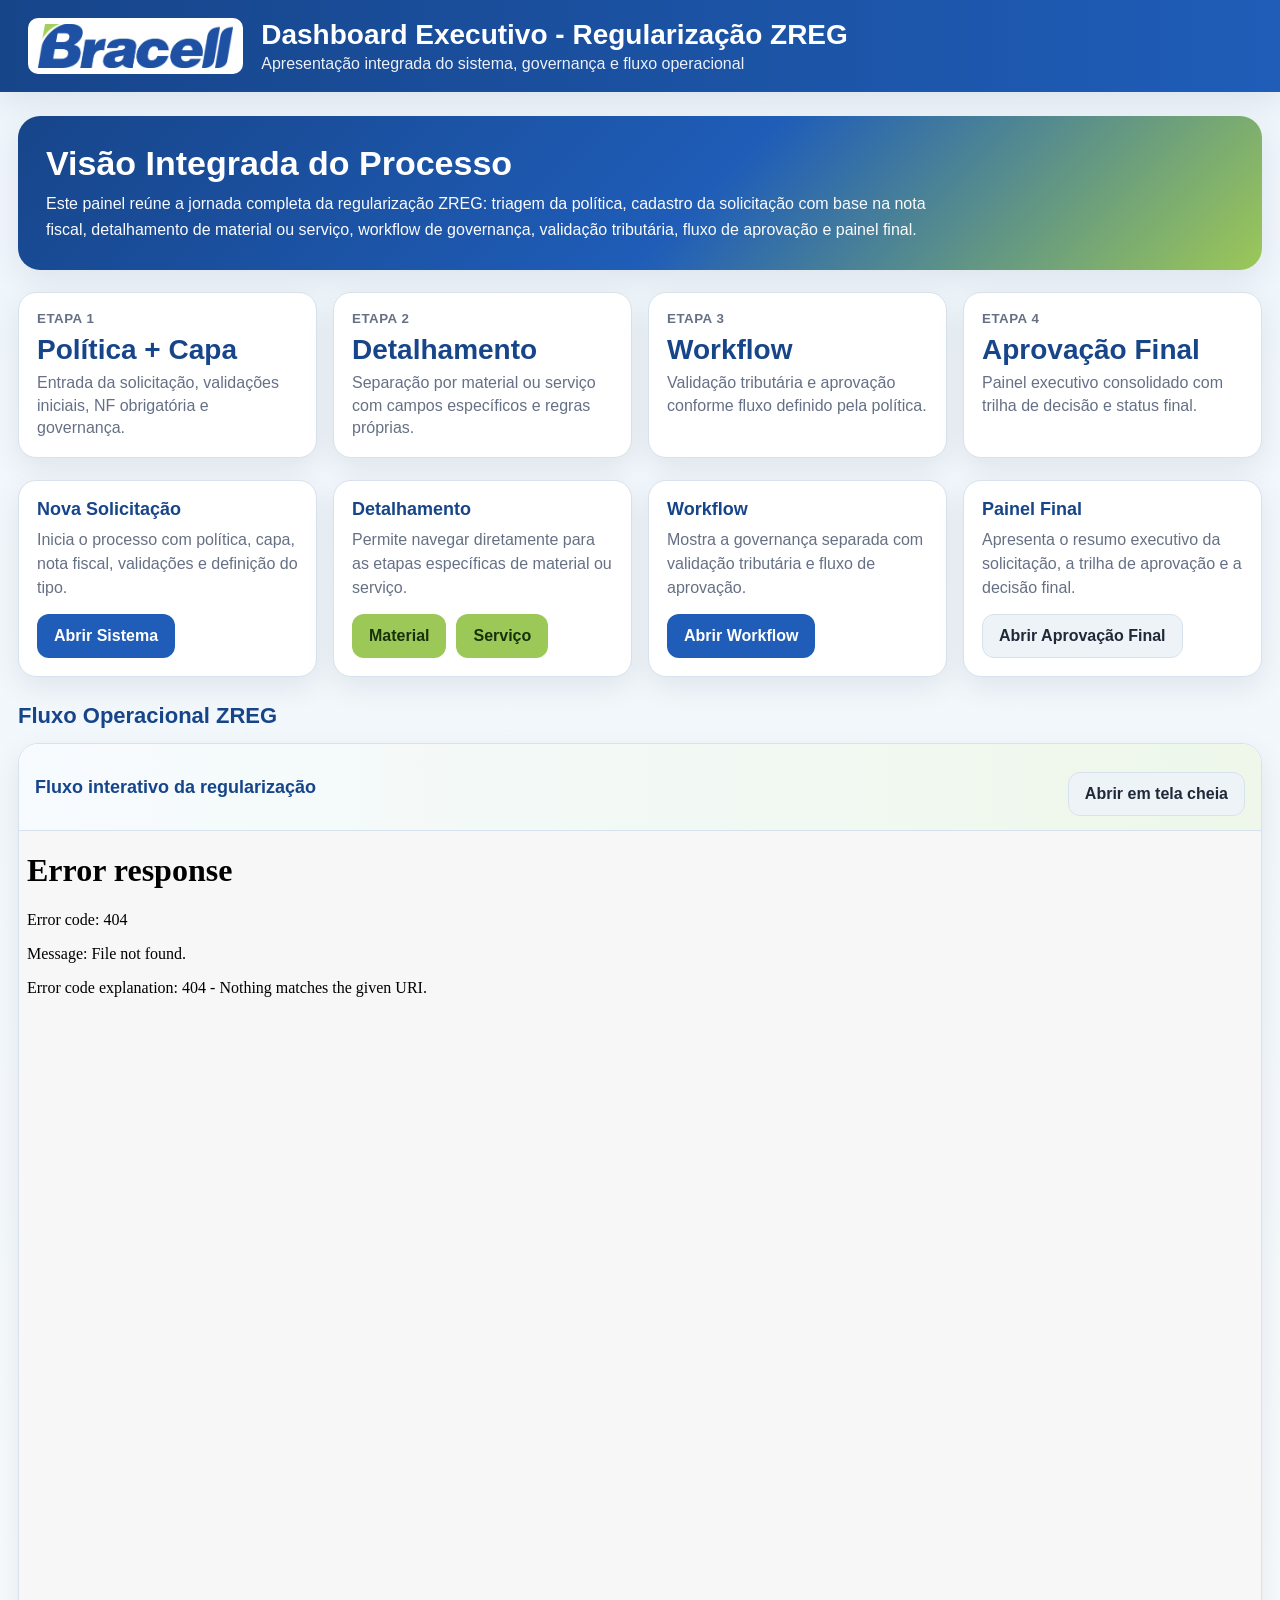
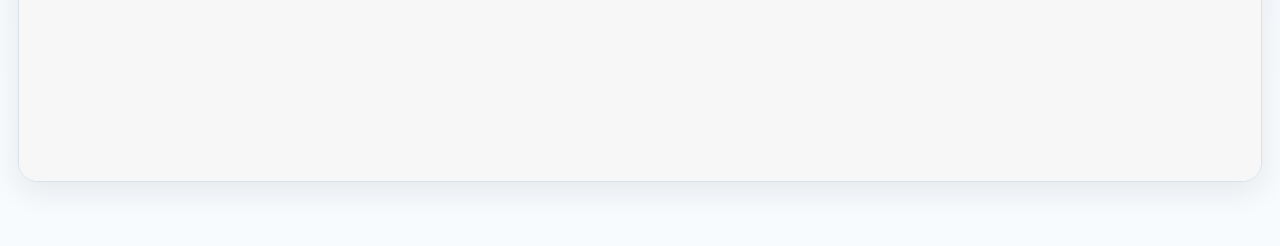
==== dashboard.html @ d19992e1 "Add initial dashboard.html for ZREG Executive Dashboard This file contains the complete HTML structu" ====
<!DOCTYPE html>
<html lang="pt-BR">
<head>
  <meta charset="UTF-8">
  <meta name="viewport" content="width=device-width, initial-scale=1.0">
  <title>Dashboard Executivo - ZREG</title>
  <link rel="stylesheet" href="./css/styles.css">
  <style>
    .dash-hero {
      background: linear-gradient(135deg, #17458a 0%, #1f5db8 55%, #9cc857 100%);
      color: white;
      border-radius: 22px;
      padding: 28px;
      box-shadow: var(--sombra);
      margin-bottom: 22px;
    }
    .dash-hero h1 { margin: 0 0 8px; font-size: 34px; }
    .dash-hero p { margin: 0; max-width: 900px; line-height: 1.6; opacity: 0.98; }

    .dash-grid {
      display: grid;
      grid-template-columns: repeat(4, minmax(0, 1fr));
      gap: 16px;
      margin: 22px 0;
    }

    .dash-card {
      background: white;
      border: 1px solid var(--borda);
      border-radius: 18px;
      padding: 18px;
      box-shadow: var(--sombra);
    }

    .dash-card h3 {
      margin: 0 0 8px;
      color: var(--azul-escuro);
      font-size: 18px;
    }

    .dash-card p {
      margin: 0;
      color: var(--texto-suave);
      line-height: 1.5;
      min-height: 72px;
    }

    .dash-actions {
      display: flex;
      gap: 10px;
      flex-wrap: wrap;
      margin-top: 14px;
    }

    .dash-btn {
      display: inline-flex;
      align-items: center;
      justify-content: center;
      text-decoration: none;
      border-radius: 12px;
      padding: 12px 16px;
      font-weight: 700;
      border: 1px solid transparent;
      transition: .2s;
    }

    .dash-btn:hover { transform: translateY(-1px); }

    .dash-btn-primary {
      background: var(--azul-principal);
      color: white;
    }

    .dash-btn-secondary {
      background: var(--verde-principal);
      color: #17310b;
    }

    .dash-btn-neutral {
      background: #eef3f8;
      color: var(--texto);
      border-color: #d8e2ec;
    }

    .dash-section { margin-top: 26px; }
    .dash-section-title {
      margin: 0 0 14px;
      color: var(--azul-escuro);
      font-size: 22px;
    }

    .fluxo-frame-wrap {
      background: white;
      border: 1px solid var(--borda);
      border-radius: 20px;
      box-shadow: var(--sombra);
      overflow: hidden;
    }

    .fluxo-toolbar {
      display: flex;
      justify-content: space-between;
      align-items: center;
      gap: 12px;
      padding: 14px 16px;
      border-bottom: 1px solid var(--borda);
      background: linear-gradient(90deg, #f7fbff, #eef7ea);
    }

    .fluxo-toolbar h2 {
      margin: 0;
      font-size: 18px;
      color: var(--azul-escuro);
    }

    .fluxo-frame {
      width: 100%;
      height: 950px;
      border: none;
      display: block;
      background: #f7f7f7;
    }

    .dash-kpi {
      display: grid;
      grid-template-columns: repeat(4, minmax(0, 1fr));
      gap: 16px;
      margin-bottom: 20px;
    }

    .kpi-box {
      background: white;
      border: 1px solid var(--borda);
      border-radius: 18px;
      box-shadow: var(--sombra);
      padding: 18px;
    }

    .kpi-box small {
      display: block;
      color: var(--texto-suave);
      margin-bottom: 8px;
      font-weight: 700;
      text-transform: uppercase;
      letter-spacing: .5px;
    }

    .kpi-box strong {
      display: block;
      font-size: 28px;
      color: var(--azul-escuro);
      margin-bottom: 6px;
    }

    .kpi-box span {
      color: var(--texto-suave);
      line-height: 1.4;
      display: block;
    }

    @media (max-width: 1100px) {
      .dash-grid, .dash-kpi { grid-template-columns: 1fr; }
      .fluxo-frame { height: 720px; }
    }
  </style>
</head>
<body>
  <header class="topo">
    <div class="topo-conteudo">
      <img src="./assets/logo-bracell.png" alt="Logo Bracell" class="logo" />
      <div class="titulos">
        <h1>Dashboard Executivo - Regularização ZREG</h1>
        <p>Apresentação integrada do sistema, governança e fluxo operacional</p>
      </div>
    </div>
  </header>

  <main class="container">
    <section class="dash-hero">
      <h1>Visão Integrada do Processo</h1>
      <p>
        Este painel reúne a jornada completa da regularização ZREG: triagem da política,
        cadastro da solicitação com base na nota fiscal, detalhamento de material ou serviço,
        workflow de governança, validação tributária, fluxo de aprovação e painel final.
      </p>
    </section>

    <section class="dash-kpi">
      <div class="kpi-box">
        <small>Etapa 1</small>
        <strong>Política + Capa</strong>
        <span>Entrada da solicitação, validações iniciais, NF obrigatória e governança.</span>
      </div>
      <div class="kpi-box">
        <small>Etapa 2</small>
        <strong>Detalhamento</strong>
        <span>Separação por material ou serviço com campos específicos e regras próprias.</span>
      </div>
      <div class="kpi-box">
        <small>Etapa 3</small>
        <strong>Workflow</strong>
        <span>Validação tributária e aprovação conforme fluxo definido pela política.</span>
      </div>
      <div class="kpi-box">
        <small>Etapa 4</small>
        <strong>Aprovação Final</strong>
        <span>Painel executivo consolidado com trilha de decisão e status final.</span>
      </div>
    </section>

    <section class="dash-grid">
      <div class="dash-card">
        <h3>Nova Solicitação</h3>
        <p>Inicia o processo com política, capa, nota fiscal, validações e definição do tipo.</p>
        <div class="dash-actions">
          <a class="dash-btn dash-btn-primary" href="./index.html">Abrir Sistema</a>
        </div>
      </div>

      <div class="dash-card">
        <h3>Detalhamento</h3>
        <p>Permite navegar diretamente para as etapas específicas de material ou serviço.</p>
        <div class="dash-actions">
          <a class="dash-btn dash-btn-secondary" href="./material.html">Material</a>
          <a class="dash-btn dash-btn-secondary" href="./servico.html">Serviço</a>
        </div>
      </div>

      <div class="dash-card">
        <h3>Workflow</h3>
        <p>Mostra a governança separada com validação tributária e fluxo de aprovação.</p>
        <div class="dash-actions">
          <a class="dash-btn dash-btn-primary" href="./workflow.html">Abrir Workflow</a>
        </div>
      </div>

      <div class="dash-card">
        <h3>Painel Final</h3>
        <p>Apresenta o resumo executivo da solicitação, a trilha de aprovação e a decisão final.</p>
        <div class="dash-actions">
          <a class="dash-btn dash-btn-neutral" href="./aprovacao.html">Abrir Aprovação Final</a>
        </div>
      </div>
    </section>

    <section class="dash-section">
      <h2 class="dash-section-title">Fluxo Operacional ZREG</h2>
      <div class="fluxo-frame-wrap">
        <div class="fluxo-toolbar">
          <h2>Fluxo interativo da regularização</h2>
          <div class="dash-actions">
            <a class="dash-btn dash-btn-neutral" href="./fluxo_zreg.html" target="_blank">Abrir em tela cheia</a>
          </div>
        </div>
        <iframe class="fluxo-frame" src="./fluxo_zreg.html" title="Fluxo ZREG Interativo"></iframe>
      </div>
    </section>
  </main>
</body>
</html>
---- css/styles.css ----
:root {
  --azul-principal: #1f5db8;
  --azul-escuro: #17458a;
  --verde-principal: #9cc857;
  --verde-escuro: #6f9d36;
  --fundo: #f4f8fb;
  --card: #ffffff;
  --texto: #1f2937;
  --texto-suave: #667085;
  --borda: #d7e2ec;
  --vermelho: #b42318;
  --amarelo: #f59e0b;
  --sombra: 0 10px 30px rgba(16, 24, 40, 0.08);
}

* {
  box-sizing: border-box;
}

body {
  margin: 0;
  font-family: Arial, Helvetica, sans-serif;
  background: linear-gradient(180deg, #eef5fb 0%, #f8fbfd 100%);
  color: var(--texto);
}

.topo {
  background: linear-gradient(90deg, var(--azul-escuro), var(--azul-principal));
  color: white;
  padding: 18px 28px;
  box-shadow: var(--sombra);
}

.topo-conteudo {
  max-width: 1280px;
  margin: 0 auto;
  display: flex;
  align-items: center;
  gap: 18px;
}

.logo {
  height: 56px;
  width: auto;
  object-fit: contain;
  background: white;
  border-radius: 10px;
  padding: 6px 10px;
}

.titulos h1 {
  margin: 0;
  font-size: 28px;
}

.titulos p {
  margin: 4px 0 0;
  opacity: 0.92;
}

.container {
  max-width: 1280px;
  margin: 24px auto;
  padding: 0 18px 40px;
}

.card {
  background: var(--card);
  border: 1px solid var(--borda);
  border-radius: 18px;
  box-shadow: var(--sombra);
  margin-bottom: 20px;
  overflow: hidden;
}

.card-titulo {
  background: linear-gradient(90deg, #f7fbff, #eef7ea);
  border-bottom: 1px solid var(--borda);
  padding: 14px 18px;
  font-size: 18px;
  font-weight: 700;
  color: var(--azul-escuro);
}

.card-corpo {
  padding: 18px;
}

.grid {
  display: grid;
  gap: 16px;
}

.grid-4 {
  grid-template-columns: repeat(4, minmax(0, 1fr));
}

.grid-3 {
  grid-template-columns: repeat(3, minmax(0, 1fr));
}

.grid-2 {
  grid-template-columns: repeat(2, minmax(0, 1fr));
}

.campo {
  display: flex;
  flex-direction: column;
  gap: 8px;
}

.campo label {
  font-size: 14px;
  font-weight: 700;
  color: var(--azul-escuro);
}

input,
select,
textarea {
  width: 100%;
  min-height: 44px;
  border: 1px solid #bfd0df;
  border-radius: 10px;
  padding: 10px 12px;
  font-size: 14px;
  background: white;
  outline: none;
}

input:focus,
select:focus,
textarea:focus {
  border-color: var(--azul-principal);
  box-shadow: 0 0 0 4px rgba(31, 93, 184, 0.1);
}

textarea {
  min-height: 90px;
  resize: vertical;
}

.leitura {
  background: #fff9db;
  font-weight: 700;
}

.radio-box {
  min-height: 44px;
  border: 1px solid #bfd0df;
  border-radius: 10px;
  padding: 10px 12px;
  display: flex;
  align-items: center;
  gap: 24px;
  background: white;
}

.radio-box label {
  font-weight: 400;
  color: var(--texto);
  display: flex;
  align-items: center;
  gap: 8px;
}

.botoes {
  display: flex;
  gap: 12px;
  flex-wrap: wrap;
}

.btn {
  border: none;
  border-radius: 12px;
  padding: 12px 18px;
  font-weight: 700;
  cursor: pointer;
  transition: 0.2s;
}

.btn:hover {
  transform: translateY(-1px);
}

.btn-primario {
  background: var(--azul-principal);
  color: white;
}

.btn-secundario {
  background: var(--verde-principal);
  color: #17310b;
}

.btn-neutro {
  background: #e9eef4;
  color: var(--texto);
}

.painel-resultado {
  border: 1px dashed #b8cbda;
  border-radius: 14px;
  background: #f9fcff;
  padding: 16px;
  min-height: 120px;
  white-space: pre-line;
  line-height: 1.6;
}

.painel-menor {
  min-height: 80px;
  margin-top: 16px;
}

.badges {
  display: flex;
  gap: 12px;
  flex-wrap: wrap;
  margin-bottom: 12px;
}

.badge {
  padding: 8px 12px;
  border-radius: 999px;
  font-size: 13px;
  font-weight: 700;
}

.badge-azul {
  background: rgba(31, 93, 184, 0.12);
  color: var(--azul-escuro);
}

.badge-verde {
  background: rgba(156, 200, 87, 0.2);
  color: var(--verde-escuro);
}

.badge-alerta {
  background: rgba(245, 158, 11, 0.18);
  color: #8a4b00;
}

.alerta {
  border-radius: 12px;
  padding: 14px 16px;
  margin-bottom: 16px;
  line-height: 1.5;
}

.alerta-vermelho {
  background: #fff1f0;
  color: var(--vermelho);
  border: 1px solid #f3c7c3;
}

.dica {
  color: var(--texto-suave);
  font-size: 12px;
  line-height: 1.4;
}

.espacador {
  height: 16px;
}

.rodape {
  text-align: center;
  color: var(--texto-suave);
  font-size: 13px;
  padding: 10px 0 30px;
}

.modal {
  position: fixed;
  inset: 0;
  background: rgba(15, 23, 42, 0.55);
  display: none;
  align-items: center;
  justify-content: center;
  z-index: 9999;
  padding: 20px;
}

.modal.aberto {
  display: flex;
}

.modal-box {
  width: 100%;
  max-width: 900px;
  background: white;
  border-radius: 18px;
  padding: 24px;
  box-shadow: 0 20px 50px rgba(0, 0, 0, 0.2);
}

.modal-box h2 {
  margin-top: 0;
  color: var(--azul-escuro);
}

@media (max-width: 1024px) {
  .grid-4,
  .grid-3,
  .grid-2 {
    grid-template-columns: 1fr;
  }

  .topo-conteudo {
    flex-direction: column;
    align-items: flex-start;
  }

  .logo {
    height: 48px;
  }
}
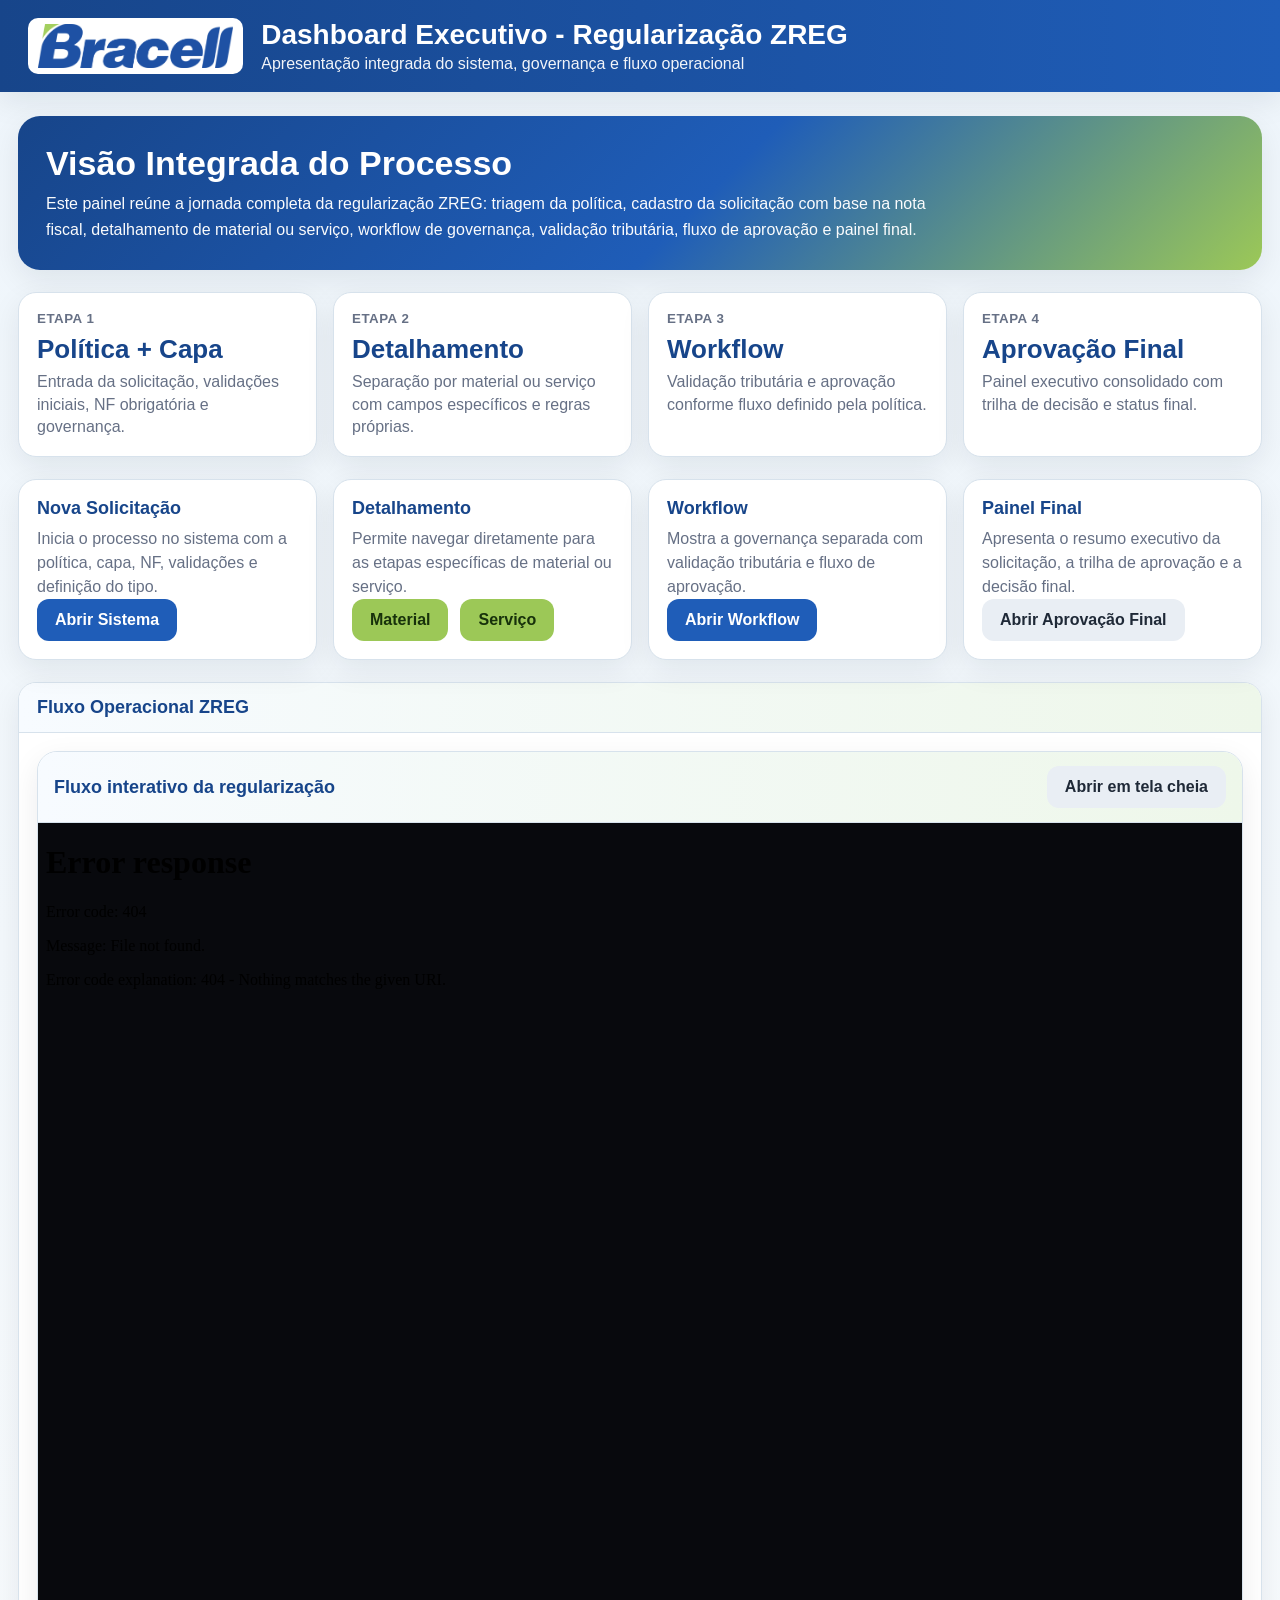
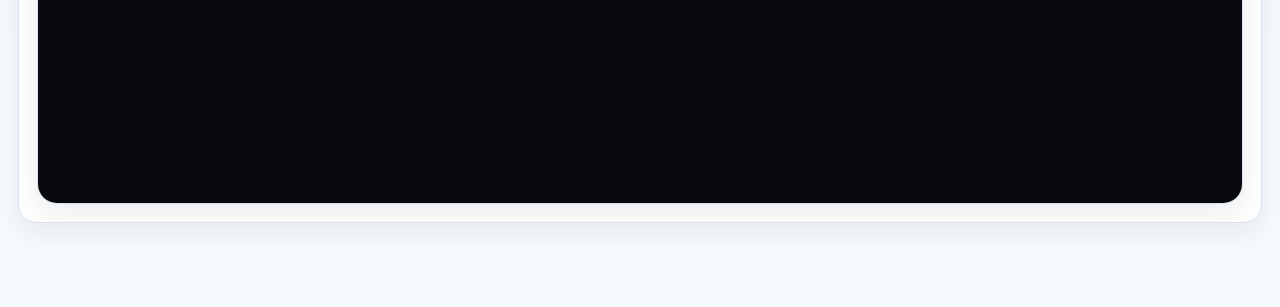
==== commit 34500f02: "Refactor dashboard layout and styles" ====
--- a/dashboard.html
+++ b/dashboard.html
@@ -5,164 +5,6 @@
   <meta name="viewport" content="width=device-width, initial-scale=1.0">
   <title>Dashboard Executivo - ZREG</title>
   <link rel="stylesheet" href="./css/styles.css">
-  <style>
-    .dash-hero {
-      background: linear-gradient(135deg, #17458a 0%, #1f5db8 55%, #9cc857 100%);
-      color: white;
-      border-radius: 22px;
-      padding: 28px;
-      box-shadow: var(--sombra);
-      margin-bottom: 22px;
-    }
-    .dash-hero h1 { margin: 0 0 8px; font-size: 34px; }
-    .dash-hero p { margin: 0; max-width: 900px; line-height: 1.6; opacity: 0.98; }
-
-    .dash-grid {
-      display: grid;
-      grid-template-columns: repeat(4, minmax(0, 1fr));
-      gap: 16px;
-      margin: 22px 0;
-    }
-
-    .dash-card {
-      background: white;
-      border: 1px solid var(--borda);
-      border-radius: 18px;
-      padding: 18px;
-      box-shadow: var(--sombra);
-    }
-
-    .dash-card h3 {
-      margin: 0 0 8px;
-      color: var(--azul-escuro);
-      font-size: 18px;
-    }
-
-    .dash-card p {
-      margin: 0;
-      color: var(--texto-suave);
-      line-height: 1.5;
-      min-height: 72px;
-    }
-
-    .dash-actions {
-      display: flex;
-      gap: 10px;
-      flex-wrap: wrap;
-      margin-top: 14px;
-    }
-
-    .dash-btn {
-      display: inline-flex;
-      align-items: center;
-      justify-content: center;
-      text-decoration: none;
-      border-radius: 12px;
-      padding: 12px 16px;
-      font-weight: 700;
-      border: 1px solid transparent;
-      transition: .2s;
-    }
-
-    .dash-btn:hover { transform: translateY(-1px); }
-
-    .dash-btn-primary {
-      background: var(--azul-principal);
-      color: white;
-    }
-
-    .dash-btn-secondary {
-      background: var(--verde-principal);
-      color: #17310b;
-    }
-
-    .dash-btn-neutral {
-      background: #eef3f8;
-      color: var(--texto);
-      border-color: #d8e2ec;
-    }
-
-    .dash-section { margin-top: 26px; }
-    .dash-section-title {
-      margin: 0 0 14px;
-      color: var(--azul-escuro);
-      font-size: 22px;
-    }
-
-    .fluxo-frame-wrap {
-      background: white;
-      border: 1px solid var(--borda);
-      border-radius: 20px;
-      box-shadow: var(--sombra);
-      overflow: hidden;
-    }
-
-    .fluxo-toolbar {
-      display: flex;
-      justify-content: space-between;
-      align-items: center;
-      gap: 12px;
-      padding: 14px 16px;
-      border-bottom: 1px solid var(--borda);
-      background: linear-gradient(90deg, #f7fbff, #eef7ea);
-    }
-
-    .fluxo-toolbar h2 {
-      margin: 0;
-      font-size: 18px;
-      color: var(--azul-escuro);
-    }
-
-    .fluxo-frame {
-      width: 100%;
-      height: 950px;
-      border: none;
-      display: block;
-      background: #f7f7f7;
-    }
-
-    .dash-kpi {
-      display: grid;
-      grid-template-columns: repeat(4, minmax(0, 1fr));
-      gap: 16px;
-      margin-bottom: 20px;
-    }
-
-    .kpi-box {
-      background: white;
-      border: 1px solid var(--borda);
-      border-radius: 18px;
-      box-shadow: var(--sombra);
-      padding: 18px;
-    }
-
-    .kpi-box small {
-      display: block;
-      color: var(--texto-suave);
-      margin-bottom: 8px;
-      font-weight: 700;
-      text-transform: uppercase;
-      letter-spacing: .5px;
-    }
-
-    .kpi-box strong {
-      display: block;
-      font-size: 28px;
-      color: var(--azul-escuro);
-      margin-bottom: 6px;
-    }
-
-    .kpi-box span {
-      color: var(--texto-suave);
-      line-height: 1.4;
-      display: block;
-    }
-
-    @media (max-width: 1100px) {
-      .dash-grid, .dash-kpi { grid-template-columns: 1fr; }
-      .fluxo-frame { height: 720px; }
-    }
-  </style>
 </head>
 <body>
   <header class="topo">
@@ -176,7 +18,7 @@
   </header>
 
   <main class="container">
-    <section class="dash-hero">
+    <section class="hero">
       <h1>Visão Integrada do Processo</h1>
       <p>
         Este painel reúne a jornada completa da regularização ZREG: triagem da política,
@@ -185,7 +27,7 @@
       </p>
     </section>
 
-    <section class="dash-kpi">
+    <section class="kpi-grid">
       <div class="kpi-box">
         <small>Etapa 1</small>
         <strong>Política + Capa</strong>
@@ -211,48 +53,39 @@
     <section class="dash-grid">
       <div class="dash-card">
         <h3>Nova Solicitação</h3>
-        <p>Inicia o processo com política, capa, nota fiscal, validações e definição do tipo.</p>
-        <div class="dash-actions">
-          <a class="dash-btn dash-btn-primary" href="./index.html">Abrir Sistema</a>
-        </div>
+        <p>Inicia o processo no sistema com a política, capa, NF, validações e definição do tipo.</p>
+        <div class="botoes"><a class="btn btn-primario" href="./index.html">Abrir Sistema</a></div>
       </div>
-
       <div class="dash-card">
         <h3>Detalhamento</h3>
         <p>Permite navegar diretamente para as etapas específicas de material ou serviço.</p>
-        <div class="dash-actions">
-          <a class="dash-btn dash-btn-secondary" href="./material.html">Material</a>
-          <a class="dash-btn dash-btn-secondary" href="./servico.html">Serviço</a>
+        <div class="botoes">
+          <a class="btn btn-secundario" href="./material.html">Material</a>
+          <a class="btn btn-secundario" href="./servico.html">Serviço</a>
         </div>
       </div>
-
       <div class="dash-card">
         <h3>Workflow</h3>
         <p>Mostra a governança separada com validação tributária e fluxo de aprovação.</p>
-        <div class="dash-actions">
-          <a class="dash-btn dash-btn-primary" href="./workflow.html">Abrir Workflow</a>
-        </div>
+        <div class="botoes"><a class="btn btn-primario" href="./workflow.html">Abrir Workflow</a></div>
       </div>
-
       <div class="dash-card">
         <h3>Painel Final</h3>
         <p>Apresenta o resumo executivo da solicitação, a trilha de aprovação e a decisão final.</p>
-        <div class="dash-actions">
-          <a class="dash-btn dash-btn-neutral" href="./aprovacao.html">Abrir Aprovação Final</a>
-        </div>
+        <div class="botoes"><a class="btn btn-neutro" href="./aprovacao.html">Abrir Aprovação Final</a></div>
       </div>
     </section>
 
-    <section class="dash-section">
-      <h2 class="dash-section-title">Fluxo Operacional ZREG</h2>
-      <div class="fluxo-frame-wrap">
-        <div class="fluxo-toolbar">
-          <h2>Fluxo interativo da regularização</h2>
-          <div class="dash-actions">
-            <a class="dash-btn dash-btn-neutral" href="./fluxo_zreg.html" target="_blank">Abrir em tela cheia</a>
+    <section class="card">
+      <div class="card-titulo">Fluxo Operacional ZREG</div>
+      <div class="card-corpo">
+        <div class="iframe-wrap">
+          <div class="iframe-toolbar">
+            <h2>Fluxo interativo da regularização</h2>
+            <div class="botoes"><a class="btn btn-neutro" href="./fluxo_zreg.html" target="_blank">Abrir em tela cheia</a></div>
           </div>
+          <iframe class="iframe-box" src="./fluxo_zreg.html" title="Fluxo ZREG Interativo"></iframe>
         </div>
-        <iframe class="fluxo-frame" src="./fluxo_zreg.html" title="Fluxo ZREG Interativo"></iframe>
       </div>
     </section>
   </main>
--- a/css/styles.css
+++ b/css/styles.css
@@ -3,13 +3,20 @@
   --azul-escuro: #17458a;
   --verde-principal: #9cc857;
   --verde-escuro: #6f9d36;
+  --verde-claro: #eef7ea;
+  --azul-claro: #eef6ff;
   --fundo: #f4f8fb;
   --card: #ffffff;
   --texto: #1f2937;
   --texto-suave: #667085;
   --borda: #d7e2ec;
   --vermelho: #b42318;
+  --vermelho-bg: #fff1f0;
   --amarelo: #f59e0b;
+  --amarelo-bg: #fff7e6;
+  --sucesso: #15803d;
+  --sucesso-bg: #ecfdf3;
+  --cinza-bg: #eef3f8;
   --sombra: 0 10px 30px rgba(16, 24, 40, 0.08);
 }
 
@@ -17,11 +24,17 @@
   box-sizing: border-box;
 }
 
+html,
 body {
   margin: 0;
+  padding: 0;
   font-family: Arial, Helvetica, sans-serif;
   background: linear-gradient(180deg, #eef5fb 0%, #f8fbfd 100%);
   color: var(--texto);
+}
+
+a {
+  color: inherit;
 }
 
 .topo {
@@ -32,11 +45,18 @@
 }
 
 .topo-conteudo {
-  max-width: 1280px;
+  max-width: 1380px;
   margin: 0 auto;
   display: flex;
   align-items: center;
   gap: 18px;
+}
+
+.topo-acoes {
+  margin-left: auto;
+  display: flex;
+  gap: 10px;
+  flex-wrap: wrap;
 }
 
 .logo {
@@ -55,11 +75,11 @@
 
 .titulos p {
   margin: 4px 0 0;
-  opacity: 0.92;
+  opacity: 0.94;
 }
 
 .container {
-  max-width: 1280px;
+  max-width: 1380px;
   margin: 24px auto;
   padding: 0 18px 40px;
 }
@@ -136,7 +156,7 @@
 }
 
 textarea {
-  min-height: 90px;
+  min-height: 100px;
   resize: vertical;
 }
 
@@ -154,12 +174,13 @@
   align-items: center;
   gap: 24px;
   background: white;
+  flex-wrap: wrap;
 }
 
 .radio-box label {
   font-weight: 400;
   color: var(--texto);
-  display: flex;
+  display: inline-flex;
   align-items: center;
   gap: 8px;
 }
@@ -177,6 +198,10 @@
   font-weight: 700;
   cursor: pointer;
   transition: 0.2s;
+  text-decoration: none;
+  display: inline-flex;
+  align-items: center;
+  justify-content: center;
 }
 
 .btn:hover {
@@ -196,6 +221,11 @@
 .btn-neutro {
   background: #e9eef4;
   color: var(--texto);
+}
+
+.btn-alerta {
+  background: var(--amarelo);
+  color: white;
 }
 
 .painel-resultado {
@@ -250,9 +280,21 @@
 }
 
 .alerta-vermelho {
-  background: #fff1f0;
+  background: var(--vermelho-bg);
   color: var(--vermelho);
   border: 1px solid #f3c7c3;
+}
+
+.alerta-amarelo {
+  background: var(--amarelo-bg);
+  color: #8a4b00;
+  border: 1px solid #ffd68a;
+}
+
+.alerta-verde {
+  background: var(--sucesso-bg);
+  color: var(--sucesso);
+  border: 1px solid #b7ecc8;
 }
 
 .dica {
@@ -263,13 +305,6 @@
 
 .espacador {
   height: 16px;
-}
-
-.rodape {
-  text-align: center;
-  color: var(--texto-suave);
-  font-size: 13px;
-  padding: 10px 0 30px;
 }
 
 .modal {
@@ -289,22 +324,503 @@
 
 .modal-box {
   width: 100%;
-  max-width: 900px;
+  max-width: 960px;
   background: white;
   border-radius: 18px;
   padding: 24px;
   box-shadow: 0 20px 50px rgba(0, 0, 0, 0.2);
 }
 
-.modal-box h2 {
-  margin-top: 0;
-  color: var(--azul-escuro);
-}
-
-@media (max-width: 1024px) {
+.modal-lg {
+  max-width: 980px;
+}
+
+.modal-header h2 {
+  margin: 0 0 6px;
+  color: var(--azul-escuro);
+}
+
+.modal-header p {
+  margin: 0 0 12px;
+  color: var(--texto-suave);
+}
+
+.progress {
+  display: flex;
+  align-items: center;
+  gap: 10px;
+  margin-bottom: 20px;
+  flex-wrap: nowrap;
+  overflow-x: auto;
+}
+
+.progress-step {
+  display: flex;
+  align-items: center;
+  gap: 8px;
+  color: var(--texto-suave);
+  min-width: fit-content;
+}
+
+.progress-step .progress-number {
+  width: 30px;
+  height: 30px;
+  border-radius: 999px;
+  border: 2px solid #c8d4df;
+  display: flex;
+  align-items: center;
+  justify-content: center;
+  font-weight: 700;
+  background: white;
+}
+
+.progress-step.active {
+  color: var(--azul-escuro);
+  font-weight: 700;
+}
+
+.progress-step.active .progress-number {
+  background: var(--azul-principal);
+  border-color: var(--azul-principal);
+  color: white;
+}
+
+.progress-step.completed {
+  color: var(--verde-escuro);
+  font-weight: 700;
+}
+
+.progress-step.completed .progress-number {
+  background: var(--verde-principal);
+  border-color: var(--verde-principal);
+  color: #17310b;
+}
+
+.progress-line {
+  height: 2px;
+  min-width: 40px;
+  background: #d5dfe8;
+}
+
+.progress-line.active {
+  background: var(--verde-principal);
+}
+
+.timeline {
+  display: flex;
+  flex-direction: column;
+  gap: 16px;
+}
+
+.timeline-item {
+  display: flex;
+  gap: 14px;
+  align-items: flex-start;
+  padding: 14px;
+  border: 1px solid var(--borda);
+  border-radius: 14px;
+  background: #fbfdff;
+}
+
+.timeline-badge {
+  width: 34px;
+  height: 34px;
+  border-radius: 999px;
+  background: var(--azul-principal);
+  color: white;
+  font-weight: 700;
+  display: flex;
+  align-items: center;
+  justify-content: center;
+  flex-shrink: 0;
+}
+
+.timeline-content h3 {
+  margin: 0 0 6px;
+  font-size: 16px;
+  color: var(--azul-escuro);
+}
+
+.timeline-content p {
+  margin: 0;
+  color: var(--texto);
+  line-height: 1.5;
+}
+
+.status-grid {
+  display: grid;
+  grid-template-columns: repeat(4, minmax(0, 1fr));
+  gap: 16px;
+}
+
+.status-card {
+  border-radius: 16px;
+  padding: 16px;
+  border: 1px solid var(--borda);
+  box-shadow: var(--sombra);
+}
+
+.status-card h3 {
+  margin: 0 0 8px;
+  font-size: 15px;
+}
+
+.status-card p {
+  margin: 0;
+  font-size: 16px;
+  font-weight: 700;
+  line-height: 1.5;
+}
+
+.status-pendente {
+  background: #fff7e6;
+  color: #8a4b00;
+}
+
+.status-analise {
+  background: #eef6ff;
+  color: #17458a;
+}
+
+.status-info {
+  background: #f3fbef;
+  color: #3e6d12;
+}
+
+.status-aprovado {
+  background: #ecfdf3;
+  color: #15803d;
+}
+
+.status-rejeitado {
+  background: #fff1f0;
+  color: #b42318;
+}
+
+.hero {
+  background: linear-gradient(135deg, #17458a 0%, #1f5db8 55%, #9cc857 100%);
+  color: white;
+  border-radius: 22px;
+  padding: 28px;
+  box-shadow: var(--sombra);
+  margin-bottom: 22px;
+}
+
+.hero h1 {
+  margin: 0 0 8px;
+  font-size: 34px;
+}
+
+.hero p {
+  margin: 0;
+  max-width: 900px;
+  line-height: 1.6;
+  opacity: 0.98;
+}
+
+.dash-grid {
+  display: grid;
+  grid-template-columns: repeat(4, minmax(0, 1fr));
+  gap: 16px;
+  margin: 22px 0;
+}
+
+.dash-card {
+  background: white;
+  border: 1px solid var(--borda);
+  border-radius: 18px;
+  padding: 18px;
+  box-shadow: var(--sombra);
+}
+
+.dash-card h3 {
+  margin: 0 0 8px;
+  color: var(--azul-escuro);
+  font-size: 18px;
+}
+
+.dash-card p {
+  margin: 0;
+  color: var(--texto-suave);
+  line-height: 1.5;
+  min-height: 70px;
+}
+
+.kpi-grid {
+  display: grid;
+  grid-template-columns: repeat(4, minmax(0, 1fr));
+  gap: 16px;
+  margin-bottom: 20px;
+}
+
+.kpi-box {
+  background: white;
+  border: 1px solid var(--borda);
+  border-radius: 18px;
+  box-shadow: var(--sombra);
+  padding: 18px;
+}
+
+.kpi-box small {
+  display: block;
+  color: var(--texto-suave);
+  margin-bottom: 8px;
+  font-weight: 700;
+  text-transform: uppercase;
+  letter-spacing: .5px;
+}
+
+.kpi-box strong {
+  display: block;
+  font-size: 26px;
+  color: var(--azul-escuro);
+  margin-bottom: 6px;
+}
+
+.kpi-box span {
+  color: var(--texto-suave);
+  line-height: 1.4;
+  display: block;
+}
+
+.iframe-wrap {
+  background: white;
+  border: 1px solid var(--borda);
+  border-radius: 20px;
+  box-shadow: var(--sombra);
+  overflow: hidden;
+}
+
+.iframe-toolbar {
+  display: flex;
+  justify-content: space-between;
+  align-items: center;
+  gap: 12px;
+  padding: 14px 16px;
+  border-bottom: 1px solid var(--borda);
+  background: linear-gradient(90deg, #f7fbff, #eef7ea);
+}
+
+.iframe-toolbar h2 {
+  margin: 0;
+  font-size: 18px;
+  color: var(--azul-escuro);
+}
+
+.iframe-box {
+  width: 100%;
+  height: 980px;
+  border: none;
+  display: block;
+  background: #08090d;
+}
+
+.flow-page {
+  background: #efefef;
+}
+
+.flow-wrapper {
+  width: 100%;
+  overflow: auto;
+  background: #e7e7e7;
+  border: 1px solid #cfcfcf;
+  border-radius: 16px;
+  box-shadow: var(--sombra);
+}
+
+.flow-stage {
+  position: relative;
+  min-width: 1600px;
+  min-height: 900px;
+  background: #ededed;
+}
+
+.lane {
+  position: absolute;
+  left: 40px;
+  right: 20px;
+  border-top: 1px solid #9b9b9b;
+}
+
+.lane:nth-child(1) {
+  top: 0;
+  height: 150px;
+}
+
+.lane:nth-child(2) {
+  top: 150px;
+  height: 180px;
+}
+
+.lane:nth-child(3) {
+  top: 330px;
+  height: 220px;
+}
+
+.lane:nth-child(4) {
+  top: 550px;
+  height: 300px;
+}
+
+.lane-title {
+  position: absolute;
+  left: 8px;
+  writing-mode: vertical-rl;
+  transform: rotate(180deg);
+  font-size: 12px;
+  font-weight: 700;
+  color: #222;
+}
+
+.flow-label-vertical {
+  position: absolute;
+  left: -8px;
+  top: 320px;
+  writing-mode: vertical-rl;
+  transform: rotate(180deg);
+  font-size: 16px;
+  font-weight: 700;
+  color: #222;
+}
+
+.node {
+  position: absolute;
+  width: 126px;
+  min-height: 64px;
+  padding: 10px 10px;
+  border-radius: 8px;
+  border: 2px solid #2b78c5;
+  background: #eaf1fb;
+  font-size: 12px;
+  line-height: 1.3;
+  text-align: center;
+  box-shadow: 0 1px 2px rgba(0,0,0,.08);
+  cursor: pointer;
+}
+
+.node:hover {
+  transform: translateY(-1px);
+}
+
+.node.active {
+  box-shadow: 0 0 0 4px rgba(31, 93, 184, 0.16);
+  border-color: #0b3d91;
+}
+
+.node-gray {
+  position: absolute;
+  width: 110px;
+  min-height: 42px;
+  padding: 8px;
+  background: #d8d8d8;
+  color: #333;
+  font-size: 11px;
+  text-align: center;
+  border: 1px solid #9d9d9d;
+}
+
+.decision {
+  position: absolute;
+  width: 36px;
+  height: 36px;
+  background: #ece8a6;
+  border: 2px solid #a89d35;
+  transform: rotate(45deg);
+  cursor: pointer;
+}
+
+.decision.active {
+  box-shadow: 0 0 0 4px rgba(168, 157, 53, .18);
+}
+
+.circle-start,
+.circle-end {
+  position: absolute;
+  width: 22px;
+  height: 22px;
+  border-radius: 999px;
+}
+
+.circle-start {
+  background: #c7eb72;
+  border: 2px solid #80a833;
+}
+
+.circle-end {
+  background: #efb0b0;
+  border: 2px solid #b12020;
+}
+
+.flow-small-note {
+  position: absolute;
+  width: 118px;
+  background: #d7d7d7;
+  color: #333;
+  font-size: 11px;
+  padding: 8px;
+  text-align: center;
+  border: 1px solid #a2a2a2;
+}
+
+.flow-sidepanel {
+  position: sticky;
+  bottom: 0;
+  left: 0;
+  right: 0;
+  background: white;
+  border-top: 1px solid var(--borda);
+  padding: 14px 16px;
+  display: grid;
+  grid-template-columns: 1.2fr .8fr;
+  gap: 16px;
+}
+
+.flow-sidepanel h3 {
+  margin: 0 0 8px;
+  color: var(--azul-escuro);
+}
+
+.flow-sidepanel p {
+  margin: 0;
+  color: var(--texto);
+  line-height: 1.6;
+}
+
+.flow-legend {
+  display: flex;
+  gap: 10px;
+  flex-wrap: wrap;
+}
+
+.flow-legend span {
+  display: inline-flex;
+  align-items: center;
+  gap: 8px;
+  background: #f7f9fb;
+  border: 1px solid var(--borda);
+  border-radius: 999px;
+  padding: 6px 10px;
+  font-size: 12px;
+}
+
+.legend-box {
+  width: 14px;
+  height: 14px;
+  border-radius: 4px;
+  display: inline-block;
+}
+
+.hidden {
+  display: none !important;
+}
+
+@media (max-width: 1100px) {
   .grid-4,
   .grid-3,
-  .grid-2 {
+  .grid-2,
+  .status-grid,
+  .dash-grid,
+  .kpi-grid {
     grid-template-columns: 1fr;
   }
 
@@ -313,7 +829,21 @@
     align-items: flex-start;
   }
 
+  .topo-acoes {
+    margin-left: 0;
+  }
+
   .logo {
     height: 48px;
   }
-}
+
+  .iframe-box {
+    height: 720px;
+  }
+
+  .flow-sidepanel {
+    grid-template-columns: 1fr;
+  }
+} retorne de onde parou 
+#+#+#+#+assistant to=canmore.update_textdoc출장샵  天天中彩票如何json
+{"updates":[{"pattern":"## 13\\. `/css/styles\\.css`[\\s\\S]*```","multiple":false,"replacement":"## 13. `/css/styles.css`\n```css\n:root {\n  --azul-principal: #1f5db8;\n  --azul-escuro: #17458a;\n  --verde-principal: #9cc857;\n  --verde-escuro: #6f9d36;\n  --verde-claro: #eef7ea;\n  --azul-claro: #eef6ff;\n  --fundo: #f4f8fb;\n  --card: #ffffff;\n  --texto: #1f2937;\n  --texto-suave: #667085;\n  --borda: #d7e2ec;\n  --vermelho: #b42318;\n  --vermelho-bg: #fff1f0;\n  --amarelo: #f59e0b;\n  --amarelo-bg: #fff7e6;\n  --sucesso: #15803d;\n  --sucesso-bg: #ecfdf3;\n  --cinza-bg: #eef3f8;\n  --sombra: 0 10px 30px rgba(16, 24, 40, 0.08);\n}\n\n* {\n  box-sizing: border-box;\n}\n\nhtml,\nbody {\n  margin: 0;\n  padding: 0;\n  font-family: Arial, Helvetica, sans-serif;\n  background: linear-gradient(180deg, #eef5fb 0%, #f8fbfd 100%);\n  color: var(--texto);\n}\n\na {\n  color: inherit;\n}\n\n.topo {\n  background: linear-gradient(90deg, var(--azul-escuro), var(--azul-principal));\n  color: white;\n  padding: 18px 28px;\n  box-shadow: var(--sombra);\n}\n\n.topo-conteudo {\n  max-width: 1380px;\n  margin: 0 auto;\n  display: flex;\n  align-items: center;\n  gap: 18px;\n}\n\n.topo-acoes {\n  margin-left: auto;\n  display: flex;\n  gap: 10px;\n  flex-wrap: wrap;\n}\n\n.logo {\n  height: 56px;\n  width: auto;\n  object-fit: contain;\n  background: white;\n  border-radius: 10px;\n  padding: 6px 10px;\n}\n\n.titulos h1 {\n  margin: 0;\n  font-size: 28px;\n}\n\n.titulos p {\n  margin: 4px 0 0;\n  opacity: 0.94;\n}\n\n.container {\n  max-width: 1380px;\n  margin: 24px auto;\n  padding: 0 18px 40px;\n}\n\n.card {\n  background: var(--card);\n  border: 1px solid var(--borda);\n  border-radius: 18px;\n  box-shadow: var(--sombra);\n  margin-bottom: 20px;\n  overflow: hidden;\n}\n\n.card-titulo {\n  background: linear-gradient(90deg, #f7fbff, #eef7ea);\n  border-bottom: 1px solid var(--borda);\n  padding: 14px 18px;\n  font-size: 18px;\n  font-weight: 700;\n  color: var(--azul-escuro);\n}\n\n.card-corpo {\n  padding: 18px;\n}\n\n.grid {\n  display: grid;\n  gap: 16px;\n}\n\n.grid-4 {\n  grid-template-columns: repeat(4, minmax(0, 1fr));\n}\n\n.grid-3 {\n  grid-template-columns: repeat(3, minmax(0, 1fr));\n}\n\n.grid-2 {\n  grid-template-columns: repeat(2, minmax(0, 1fr));\n}\n\n.campo {\n  display: flex;\n  flex-direction: column;\n  gap: 8px;\n}\n\n.campo label {\n  font-size: 14px;\n  font-weight: 700;\n  color: var(--azul-escuro);\n}\n\ninput,\nselect,\ntextarea {\n  width: 100%;\n  min-height: 44px;\n  border: 1px solid #bfd0df;\n  border-radius: 10px;\n  padding: 10px 12px;\n  font-size: 14px;\n  background: white;\n  outline: none;\n}\n\ninput:focus,\nselect:focus,\ntextarea:focus {\n  border-color: var(--azul-principal);\n  box-shadow: 0 0 0 4px rgba(31, 93, 184, 0.1);\n}\n\ntextarea {\n  min-height: 100px;\n  resize: vertical;\n}\n\n.leitura {\n  background: #fff9db;\n  font-weight: 700;\n}\n\n.radio-box {\n  min-height: 44px;\n  border: 1px solid #bfd0df;\n  border-radius: 10px;\n  padding: 10px 12px;\n  display: flex;\n  align-items: center;\n  gap: 24px;\n  background: white;\n  flex-wrap: wrap;\n}\n\n.radio-box label {\n  font-weight: 400;\n  color: var(--texto);\n  display: inline-flex;\n  align-items: center;\n  gap: 8px;\n}\n\n.botoes {\n  display: flex;\n  gap: 12px;\n  flex-wrap: wrap;\n}\n\n.btn {\n  border: none;\n  border-radius: 12px;\n  padding: 12px 18px;\n  font-weight: 700;\n  cursor: pointer;\n  transition: 0.2s;\n  text-decoration: none;\n  display: inline-flex;\n  align-items: center;\n  justify-content: center;\n}\n\n.btn:hover {\n  transform: translateY(-1px);\n}\n\n.btn-primario {\n  background: var(--azul-principal);\n  color: white;\n}\n\n.btn-secundario {\n  background: var(--verde-principal);\n  color: #17310b;\n}\n\n.btn-neutro {\n  background: #e9eef4;\n  color: var(--texto);\n}\n\n.btn-alerta {\n  background: var(--amarelo);\n  color: white;\n}\n\n.painel-resultado {\n  border: 1px dashed #b8cbda;\n  border-radius: 14px;\n  background: #f9fcff;\n  padding: 16px;\n  min-height: 120px;\n  white-space: pre-line;\n  line-height: 1.6;\n}\n\n.painel-menor {\n  min-height: 80px;\n  margin-top: 16px;\n}\n\n.badges {\n  display: flex;\n  gap: 12px;\n  flex-wrap: wrap;\n  margin-bottom: 12px;\n}\n\n.badge {\n  padding: 8px 12px;\n  border-radius: 999px;\n  font-size: 13px;\n  font-weight: 700;\n}\n\n.badge-azul {\n  background: rgba(31, 93, 184, 0.12);\n  color: var(--azul-escuro);\n}\n\n.badge-verde {\n  background: rgba(156, 200, 87, 0.2);\n  color: var(--verde-escuro);\n}\n\n.badge-alerta {\n  background: rgba(245, 158, 11, 0.18);\n  color: #8a4b00;\n}\n\n.alerta {\n  border-radius: 12px;\n  padding: 14px 16px;\n  margin-bottom: 16px;\n  line-height: 1.5;\n}\n\n.alerta-vermelho {\n  background: var(--vermelho-bg);\n  color: var(--vermelho);\n  border: 1px solid #f3c7c3;\n}\n\n.alerta-amarelo {\n  background: var(--amarelo-bg);\n  color: #8a4b00;\n  border: 1px solid #ffd68a;\n}\n\n.alerta-verde {\n  background: var(--sucesso-bg);\n  color: var(--sucesso);\n  border: 1px solid #b7ecc8;\n}\n\n.dica {\n  color: var(--texto-suave);\n  font-size: 12px;\n  line-height: 1.4;\n}\n\n.espacador {\n  height: 16px;\n}\n\n.modal {\n  position: fixed;\n  inset: 0;\n  background: rgba(15, 23, 42, 0.55);\n  display: none;\n  align-items: center;\n  justify-content: center;\n  z-index: 9999;\n  padding: 20px;\n}\n\n.modal.aberto {\n  display: flex;\n}\n\n.modal-box {\n  width: 100%;\n  max-width: 960px;\n  background: white;\n  border-radius: 18px;\n  padding: 24px;\n  box-shadow: 0 20px 50px rgba(0, 0, 0, 0.2);\n}\n\n.modal-lg {\n  max-width: 980px;\n}\n\n.modal-header h2 {\n  margin: 0 0 6px;\n  color: var(--azul-escuro);\n}\n\n.modal-header p {\n  margin: 0 0 12px;\n  color: var(--texto-suave);\n}\n\n.progress {\n  display: flex;\n  align-items: center;\n  gap: 10px;\n  margin-bottom: 20px;\n  flex-wrap: nowrap;\n  overflow-x: auto;\n}\n\n.progress-step {\n  display: flex;\n  align-items: center;\n  gap: 8px;\n  color: var(--texto-suave);\n  min-width: fit-content;\n}\n\n.progress-step .progress-number {\n  width: 30px;\n  height: 30px;\n  border-radius: 999px;\n  border: 2px solid #c8d4df;\n  display: flex;\n  align-items: center;\n  justify-content: center;\n  font-weight: 700;\n  background: white;\n}\n\n.progress-step.active {\n  color: var(--azul-escuro);\n  font-weight: 700;\n}\n\n.progress-step.active .progress-number {\n  background: var(--azul-principal);\n  border-color: var(--azul-principal);\n  color: white;\n}\n\n.progress-step.completed {\n  color: var(--verde-escuro);\n  font-weight: 700;\n}\n\n.progress-step.completed .progress-number {\n  background: var(--verde-principal);\n  border-color: var(--verde-principal);\n  color: #17310b;\n}\n\n.progress-line {\n  height: 2px;\n  min-width: 40px;\n  background: #d5dfe8;\n}\n\n.progress-line.active {\n  background: var(--verde-principal);\n}\n\n.timeline {\n  display: flex;\n  flex-direction: column;\n  gap: 16px;\n}\n\n.timeline-item {\n  display: flex;\n  gap: 14px;\n  align-items: flex-start;\n  padding: 14px;\n  border: 1px solid var(--borda);\n  border-radius: 14px;\n  background: #fbfdff;\n}\n\n.timeline-badge {\n  width: 34px;\n  height: 34px;\n  border-radius: 999px;\n  background: var(--azul-principal);\n  color: white;\n  font-weight: 700;\n  display: flex;\n  align-items: center;\n  justify-content: center;\n  flex-shrink: 0;\n}\n\n.timeline-content h3 {\n  margin: 0 0 6px;\n  font-size: 16px;\n  color: var(--azul-escuro);\n}\n\n.timeline-content p {\n  margin: 0;\n  color: var(--texto);\n  line-height: 1.5;\n}\n\n.status-grid {\n  display: grid;\n  grid-template-columns: repeat(4, minmax(0, 1fr));\n  gap: 16px;\n}\n\n.status-card {\n  border-radius: 16px;\n  padding: 16px;\n  border: 1px solid var(--borda);\n  box-shadow: var(--sombra);\n}\n\n.status-card h3 {\n  margin: 0 0 8px;\n  font-size: 15px;\n}\n\n.status-card p {\n  margin: 0;\n  font-size: 16px;\n  font-weight: 700;\n  line-height: 1.5;\n}\n\n.status-pendente {\n  background: #fff7e6;\n  color: #8a4b00;\n}\n\n.status-analise {\n  background: #eef6ff;\n  color: #17458a;\n}\n\n.status-info {\n  background: #f3fbef;\n  color: #3e6d12;\n}\n\n.status-aprovado {\n  background: #ecfdf3;\n  color: #15803d;\n}\n\n.status-rejeitado {\n  background: #fff1f0;\n  color: #b42318;\n}\n\n.hero {\n  background: linear-gradient(135deg, #17458a 0%, #1f5db8 55%, #9cc857 100%);\n  color: white;\n  border-radius: 22px;\n  padding: 28px;\n  box-shadow: var(--sombra);\n  margin-bottom: 22px;\n}\n\n.hero h1 {\n  margin: 0 0 8px;\n  font-size: 34px;\n}\n\n.hero p {\n  margin: 0;\n  max-width: 900px;\n  line-height: 1.6;\n  opacity: 0.98;\n}\n\n.dash-grid {\n  display: grid;\n  grid-template-columns: repeat(4, minmax(0, 1fr));\n  gap: 16px;\n  margin: 22px 0;\n}\n\n.dash-card {\n  background: white;\n  border: 1px solid var(--borda);\n  border-radius: 18px;\n  padding: 18px;\n  box-shadow: var(--sombra);\n}\n\n.dash-card h3 {\n  margin: 0 0 8px;\n  color: var(--azul-escuro);\n  font-size: 18px;\n}\n\n.dash-card p {\n  margin: 0;\n  color: var(--texto-suave);\n  line-height: 1.5;\n  min-height: 70px;\n}\n\n.kpi-grid {\n  display: grid;\n  grid-template-columns: repeat(4, minmax(0, 1fr));\n  gap: 16px;\n  margin-bottom: 20px;\n}\n\n.kpi-box {\n  background: white;\n  border: 1px solid var(--borda);\n  border-radius: 18px;\n  box-shadow: var(--sombra);\n  padding: 18px;\n}\n\n.kpi-box small {\n  display: block;\n  color: var(--texto-suave);\n  margin-bottom: 8px;\n  font-weight: 700;\n  text-transform: uppercase;\n  letter-spacing: .5px;\n}\n\n.kpi-box strong {\n  display: block;\n  font-size: 26px;\n  color: var(--azul-escuro);\n  margin-bottom: 6px;\n}\n\n.kpi-box span {\n  color: var(--texto-suave);\n  line-height: 1.4;\n  display: block;\n}\n\n.iframe-wrap {\n  background: white;\n  border: 1px solid var(--borda);\n  border-radius: 20px;\n  box-shadow: var(--sombra);\n  overflow: hidden;\n}\n\n.iframe-toolbar {\n  display: flex;\n  justify-content: space-between;\n  align-items: center;\n  gap: 12px;\n  padding: 14px 16px;\n  border-bottom: 1px solid var(--borda);\n  background: linear-gradient(90deg, #f7fbff, #eef7ea);\n}\n\n.iframe-toolbar h2 {\n  margin: 0;\n  font-size: 18px;\n  color: var(--azul-escuro);\n}\n\n.iframe-box {\n  width: 100%;\n  height: 980px;\n  border: none;\n  display: block;\n  background: #08090d;\n}\n\n.flow-page {\n  background: #efefef;\n}\n\n.flow-wrapper {\n  width: 100%;\n  overflow: auto;\n  background: #e7e7e7;\n  border: 1px solid #cfcfcf;\n  border-radius: 16px;\n  box-shadow: var(--sombra);\n}\n\n.flow-stage {\n  position: relative;\n  min-width: 1600px;\n  min-height: 900px;\n  background: #ededed;\n}\n\n.lane {\n  position: absolute;\n  left: 40px;\n  right: 20px;\n  border-top: 1px solid #9b9b9b;\n}\n\n.lane:nth-child(1) {\n  top: 0;\n  height: 150px;\n}\n\n.lane:nth-child(2) {\n  top: 150px;\n  height: 180px;\n}\n\n.lane:nth-child(3) {\n  top: 330px;\n  height: 220px;\n}\n\n.lane:nth-child(4) {\n  top: 550px;\n  height: 300px;\n}\n\n.lane-title {\n  position: absolute;\n  left: 8px;\n  writing-mode: vertical-rl;\n  transform: rotate(180deg);\n  font-size: 12px;\n  font-weight: 700;\n  color: #222;\n}\n\n.flow-label-vertical {\n  position: absolute;\n  left: -8px;\n  top: 320px;\n  writing-mode: vertical-rl;\n  transform: rotate(180deg);\n  font-size: 16px;\n  font-weight: 700;\n  color: #222;\n}\n\n.node {\n  position: absolute;\n  width: 126px;\n  min-height: 64px;\n  padding: 10px 10px;\n  border-radius: 8px;\n  border: 2px solid #2b78c5;\n  background: #eaf1fb;\n  font-size: 12px;\n  line-height: 1.3;\n  text-align: center;\n  box-shadow: 0 1px 2px rgba(0,0,0,.08);\n  cursor: pointer;\n}\n\n.node:hover {\n  transform: translateY(-1px);\n}\n\n.node.active {\n  box-shadow: 0 0 0 4px rgba(31, 93, 184, 0.16);\n  border-color: #0b3d91;\n}\n\n.node-gray {\n  position: absolute;\n  width: 110px;\n  min-height: 42px;\n  padding: 8px;\n  background: #d8d8d8;\n  color: #333;\n  font-size: 11px;\n  text-align: center;\n  border: 1px solid #9d9d9d;\n}\n\n.decision {\n  position: absolute;\n  width: 36px;\n  height: 36px;\n  background: #ece8a6;\n  border: 2px solid #a89d35;\n  transform: rotate(45deg);\n  cursor: pointer;\n}\n\n.decision.active {\n  box-shadow: 0 0 0 4px rgba(168, 157, 53, .18);\n}\n\n.circle-start,\n.circle-end {\n  position: absolute;\n  width: 22px;\n  height: 22px;\n  border-radius: 999px;\n}\n\n.circle-start {\n  background: #c7eb72;\n  border: 2px solid #80a833;\n}\n\n.circle-end {\n  background: #efb0b0;\n  border: 2px solid #b12020;\n}\n\n.flow-small-note {\n  position: absolute;\n  width: 118px;\n  background: #d7d7d7;\n  color: #333;\n  font-size: 11px;\n  padding: 8px;\n  text-align: center;\n  border: 1px solid #a2a2a2;\n}\n\n.flow-sidepanel {\n  position: sticky;\n  bottom: 0;\n  left: 0;\n  right: 0;\n  background: white;\n  border-top: 1px solid var(--borda);\n  padding: 14px 16px;\n  display: grid;\n  grid-template-columns: 1.2fr .8fr;\n  gap: 16px;\n}\n\n.flow-sidepanel h3 {\n  margin: 0 0 8px;\n  color: var(--azul-escuro);\n}\n\n.flow-sidepanel p {\n  margin: 0;\n  color: var(--texto);\n  line-height: 1.6;\n}\n\n.flow-legend {\n  display: flex;\n  gap: 10px;\n  flex-wrap: wrap;\n}\n\n.flow-legend span {\n  display: inline-flex;\n  align-items: center;\n  gap: 8px;\n  background: #f7f9fb;\n  border: 1px solid var(--borda);\n  border-radius: 999px;\n  padding: 6px 10px;\n  font-size: 12px;\n}\n\n.legend-box {\n  width: 14px;\n  height: 14px;\n  border-radius: 4px;\n  display: inline-block;\n}\n\n.hidden {\n  display: none !important;\n}\n\n@media (max-width: 1100px) {\n  .grid-4,\n  .grid-3,\n  .grid-2,\n  .status-grid,\n  .dash-grid,\n  .kpi-grid {\n    grid-template-columns: 1fr;\n  }\n\n  .topo-conteudo {\n    flex-direction: column;\n    align-items: flex-start;\n  }\n\n  .topo-acoes {\n    margin-left: 0;\n  }\n\n  .logo {\n    height: 48px;\n  }\n\n  .iframe-box {\n    height: 720px;\n  }\n\n  .flow-sidepanel {\n    grid-template-columns: 1fr;\n  }\n}\n```\n\n## Fechamento do pacote\n\nCom isso, o pacote completo fica assim:\n\n```text\n/\n├── index.html\n├── dashboard.html\n├── material.html\n├── servico.html\n├── workflow.html\n├── aprovacao.html\n├── fluxo_zreg.html\n├── css/\n│   └── styles.css\n├── js/\n│   ├── app.js\n│   ├── material.js\n│   ├── servico.js\n│   ├── workflow.js\n│   └── aprovacao.js\n├── data/\n│   └── ... seus json atuais\n└── assets/\n    └── logo-bracell.png\n```\n\n## Como validar rápido\n\n1. Confirme que os nomes dos JSON batem exatamente com os usados no código.\n2. Abra `index.html` com Live Server.\n3. Teste este fluxo:\n   - Política sem NF → deve bloquear\n   - Política com NF → deve liberar\n   - Valor NF acima de 200 → deve bloquear\n   - Tipo Material → deve abrir `material.html`\n   - Tipo Serviço → deve abrir `servico.html`\n   - Workflow → deve abrir `aprovacao.html`\n4. Abra `dashboard.html` para a apresentação executiva.\n\n## Ponto importante\n\nEsse pacote funciona como apresentação e protótipo navegável. Ele salva dados no `localStorage` do navegador, não em banco real. Para amanhã, isso é suficiente e visualmente forte.\n\nSe você quiser, no próximo passo eu junto tudo isso em uma única resposta limpa, já separada por arquivo com títulos curtos, para você copiar sem esforço."}]}
